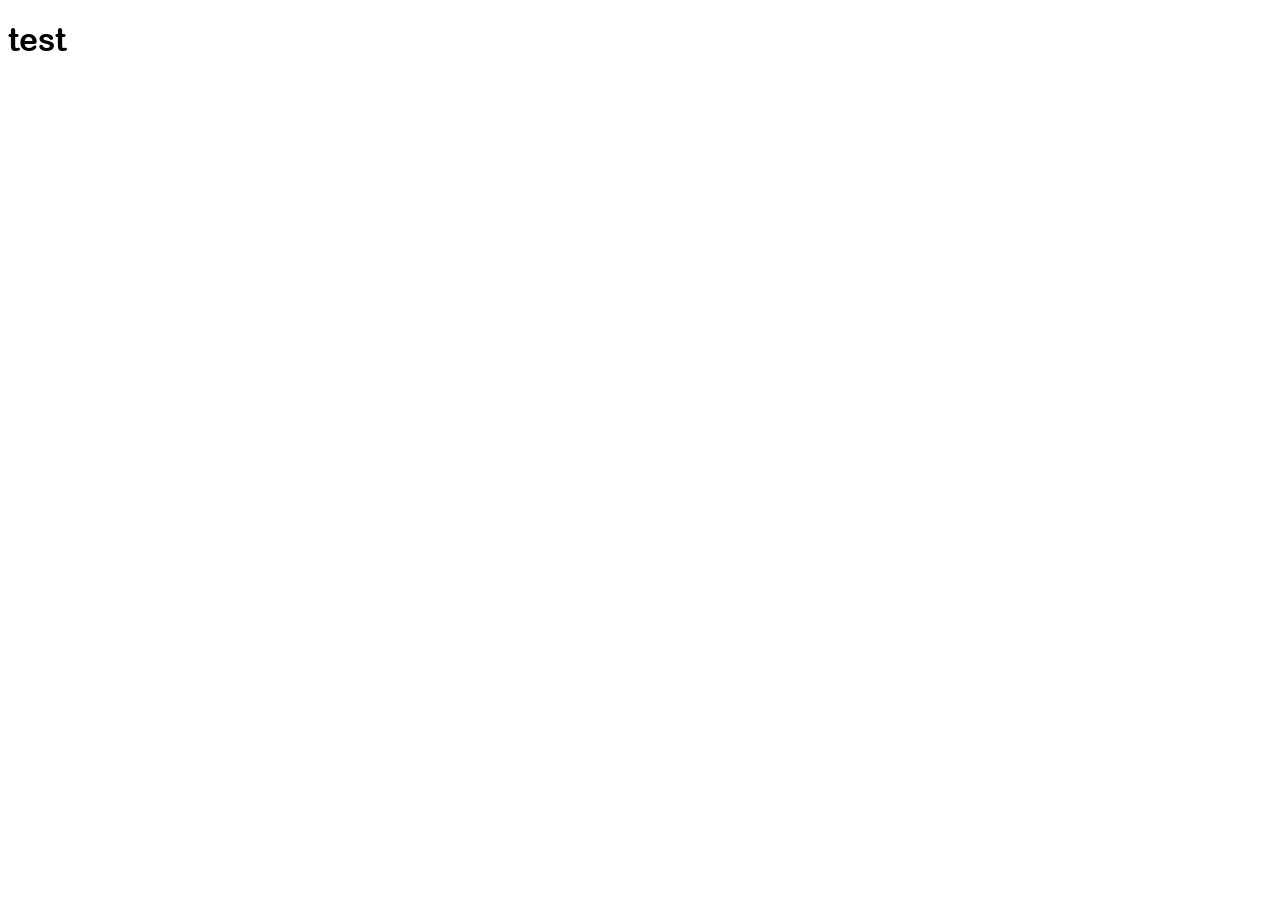
==== index.html @ 48d1df43 "font/favicon ok" ====
<!DOCTYPE html>
<html lang="en">
<head>
    <meta charset="UTF-8">
    <meta http-equiv="X-UA-Compatible" content="IE=edge">
    <meta name="viewport" content="width=device-width, initial-scale=1.0">
    <link rel="stylesheet" href="css/style.css">
    <link rel="icon" href="images/favicon2.png" type="image/x-icon" />
    <title>Pomofocus</title>
</head>
<body>
    <h1>test</h1>
    
</body>
</html>
---- css/style.css ----
@font-face {
    font-family: 'ArialRounded';
    font-display: swap;
    src: url('../fonts/Arial_Rounded_MT.ttf')
      format('truetype');
  }

@font-face {
    font-family: 'ArialRounded';
    font-display: swap;
    src: url('../fonts/Arial-Rounded-MT-Bold.ttf')
        format('truetype');
}

h1 {
    font-family:'ArialRounded';
}
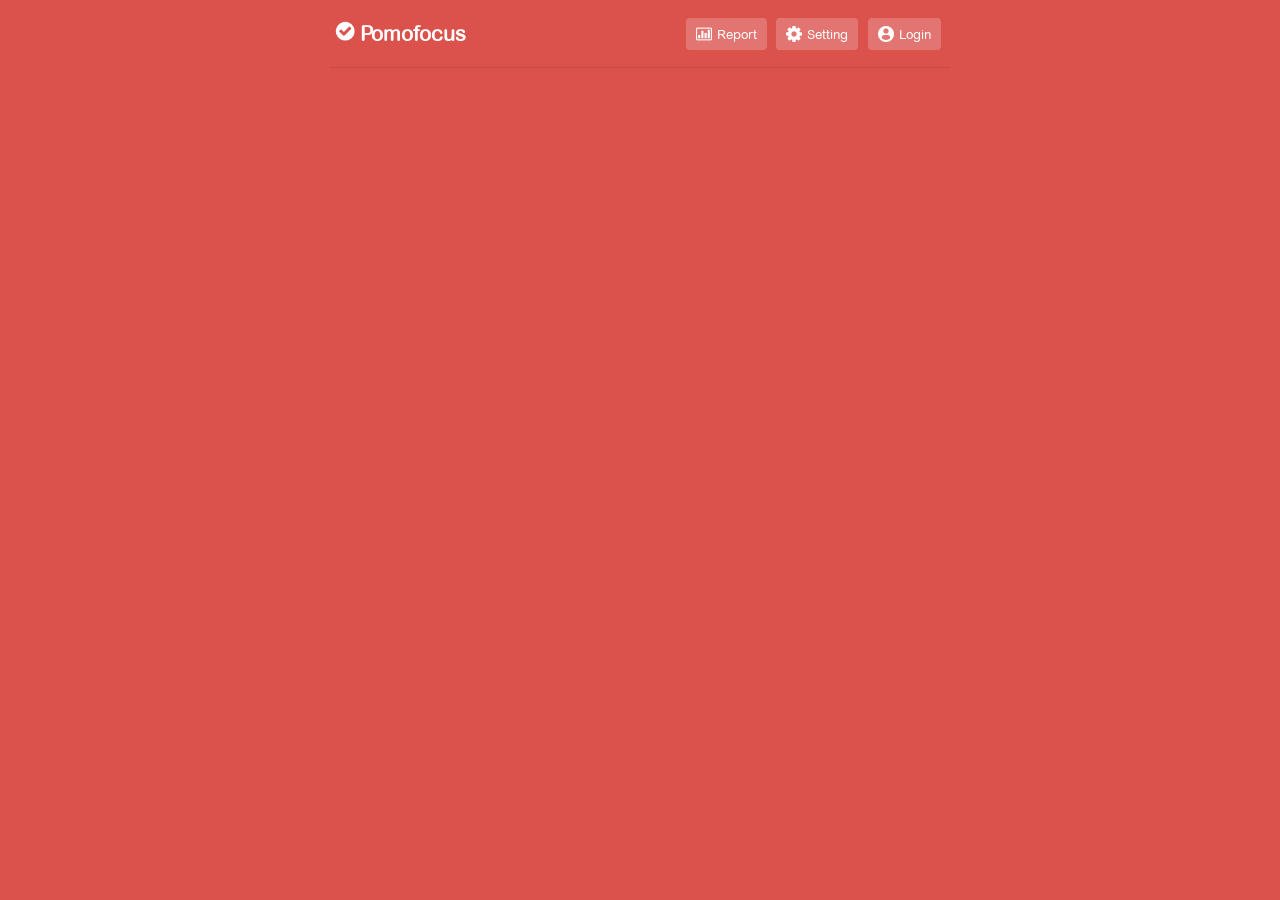
==== commit b56b119e: "header done" ====
--- a/index.html
+++ b/index.html
@@ -9,7 +9,21 @@
     <title>Pomofocus</title>
 </head>
 <body>
-    <h1>test</h1>
+    <div class="container">
+        <section class="firstpage">
+            <header>
+                <h1>Pomofocus</h1>
+                <nav>
+                    <ul>
+                        <li class="menu1">Report</li>
+                        <li class="menu2">Setting</li>
+                        <li class="menu3">Login</li>
+                    </ul>
+                </nav>
+            </header>
+
+        </section>
+    </div>
     
 </body>
 </html>
--- a/css/style.css
+++ b/css/style.css
@@ -1,3 +1,13 @@
+*{
+    box-sizing: border-box;
+    margin: 0;
+}
+img{
+    display: block;
+    max-width: 100%;
+    height: auto;
+}
+
 @font-face {
     font-family: 'ArialRounded';
     font-display: swap;
@@ -5,13 +15,120 @@
       format('truetype');
   }
 
-@font-face {
+/* @font-face {
     font-family: 'ArialRounded';
     font-display: swap;
     src: url('../fonts/Arial-Rounded-MT-Bold.ttf')
         format('truetype');
+} */
+:root{
+    --maincolor--:hsl(2, 66%, 58%);
+    --white--:	hsl(0, 0%, 100%);
+    --bordo--:hsl(357, 50%, 22%);
+    --p--:hsl(357, 12%, 42%);;
+    --feature--:hsl(357, 74%, 67%);
+    --darkBackground--:rgba(0, 0, 0, 0.1);
+    --lightBackground--:rgba(255, 255, 255, 0.2);
+
 }
 
-h1 {
-    font-family:'ArialRounded';
-}+body{
+    font-family: 'ArialRounded';
+}
+
+
+.container {
+    width: 100%;
+    height: 100%;
+}
+
+.firstpage{
+    width: 100vw;
+    height: 100vh;
+    background-color:var(--maincolor--);
+}
+
+header{
+    max-width: 620px;
+    display: flex;
+    align-items: center;
+    margin: auto;
+    padding-block: 1%;
+    border-bottom: solid;
+    border-bottom-color: var(--darkBackground--);
+    border-bottom-width: 1.5px;
+    margin: auto;
+    /* font-weight: 300; */
+}
+h1{
+    color: var(--white--);
+    display: flex;
+    /* margin-right: 15%; */
+    font-size: 1.3em;
+    margin-right: 175px;
+    
+}
+h1::before{
+    display: block;
+    width: 20px;
+    height: 20px;
+    content: "";
+    background: url(../images/icon-white.png);
+    background-size: contain;
+    background-repeat: no-repeat;
+    margin: 0 5px;
+    
+}
+
+ul{
+    list-style-type: none;
+    display: flex;
+}
+
+.menu1,
+.menu2,
+.menu3 {
+    color: var(--white--);
+    display: flex;
+    padding-block: 8px;
+    padding-left: 10px;
+    padding-right: 10px;
+    font-style: normal;
+    background-color: var(--lightBackground--);
+    border-radius: 4px;
+    margin: 2%;
+    font-size: .8em;
+    align-items: center;
+    justify-content: center;
+}
+
+.menu1::before{
+    display: block;
+    width: 16px;
+    height: 16px;
+    content: "";
+    background: url(../images/graph-white.png);
+    background-size: contain;
+    background-repeat: no-repeat;
+    margin-right:5px;
+}
+
+.menu2::before{
+    display: block;
+    width: 16px;
+    height: 16px;
+    content: "";
+    background: url(../images/config-white.png);
+    background-size: contain;
+    background-repeat: no-repeat;
+    margin-right:5px;}
+
+.menu3::before{
+    display: block;
+    width: 16px;
+    height: 16px;
+    content: "";
+    background: url(../images/user-white.png);
+    background-size: contain;
+    background-repeat: no-repeat;
+    margin-right:5px;}
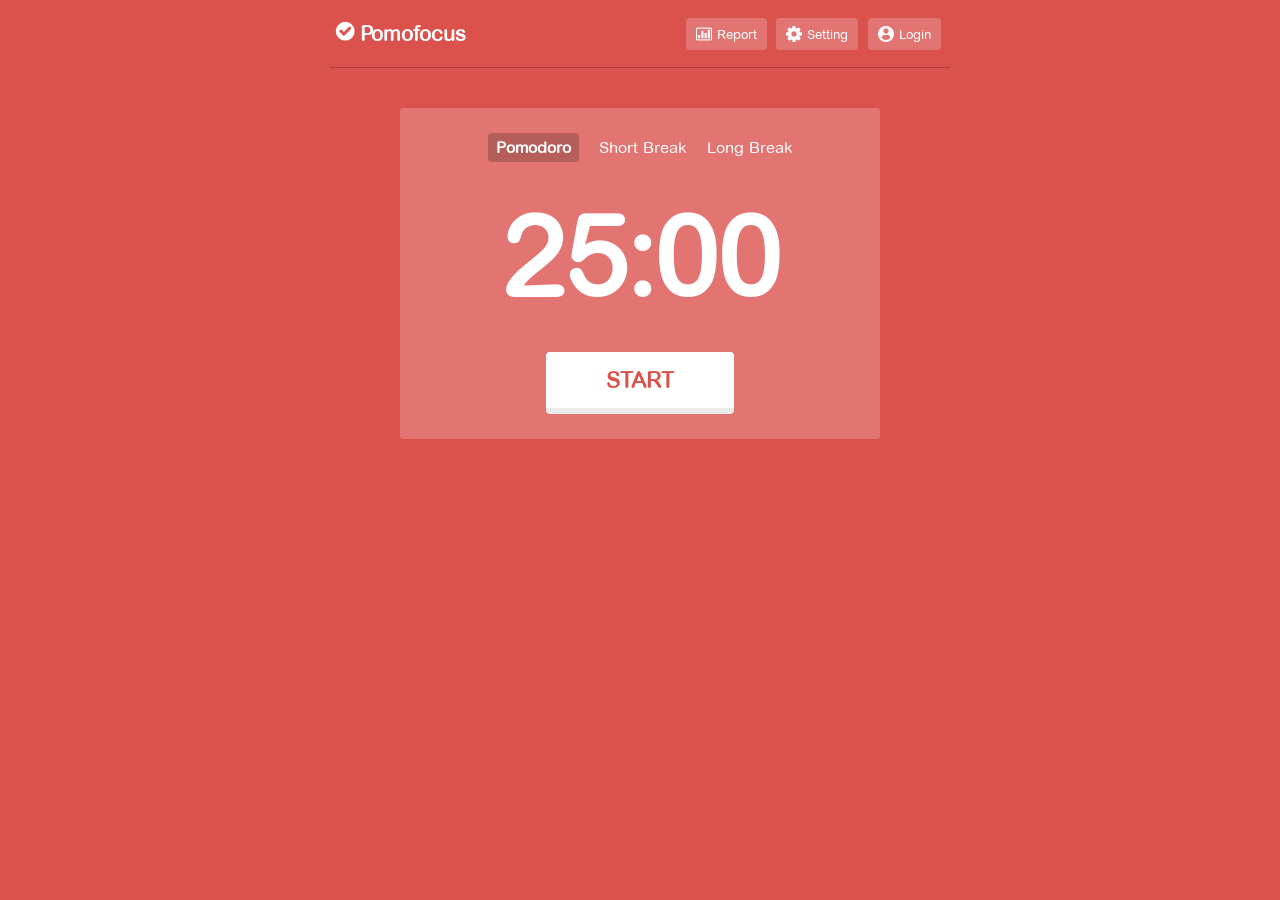
==== commit a6faa68b: "hero1 done" ====
--- a/index.html
+++ b/index.html
@@ -21,7 +21,26 @@
                     </ul>
                 </nav>
             </header>
+            <div class="hero">
+                <nav>
+                    <ul>
+                        <li class="pomodoro">Pomodoro</li>
+                        <li>Short Break</li>
+                        <li>Long Break</li>
+                    </ul>
+                </nav>
 
+                <h2>25:00</h2>
+                <h3>START</h3>
+
+            </div>
+
+            <!-- <div class="focus">
+                <p>#1</p>
+                <p>Time to focus!</p>
+                <p>Tasks</p>
+                <p>Add Task</p>
+            </div> -->
         </section>
     </div>
     
--- a/css/style.css
+++ b/css/style.css
@@ -27,13 +27,14 @@
     --bordo--:hsl(357, 50%, 22%);
     --p--:hsl(357, 12%, 42%);;
     --feature--:hsl(357, 74%, 67%);
-    --darkBackground--:rgba(0, 0, 0, 0.1);
+    --darkBackground--:rgba(0, 0, 0, 0.2);
     --lightBackground--:rgba(255, 255, 255, 0.2);
 
 }
 
 body{
     font-family: 'ArialRounded';
+    color: var(--white--);
 }
 
 
@@ -131,4 +132,57 @@
     background: url(../images/user-white.png);
     background-size: contain;
     background-repeat: no-repeat;
-    margin-right:5px;}+    margin-right:5px;
+}
+
+.hero{
+    max-width: 480px;
+    display: flex;
+    flex-direction: column;
+    align-items: center;
+    background-color: var(--lightBackground--);
+    border-radius: 4px;
+    margin: auto;
+    margin-top: 40px;
+    padding: 45px;
+    padding-block: 25px;
+}
+
+.hero ul{
+    align-items: center;
+    justify-content: center;
+    padding: 0px;
+}
+
+.hero li{
+    margin: 10px;
+    margin-block: 0;
+}
+
+.pomodoro{
+    background-color: var(--darkBackground--);
+    border-radius: 4px;
+    padding: 8px;
+    padding-block: 5px;
+    font-weight: bolder;
+}
+
+h2{
+    font-size: 7em;
+    font-weight: bolder;
+    margin-block: 30px;
+}
+
+h3{
+    background-color: var(--white--);
+    border-radius: 4px;
+    padding-block: 15px;
+    padding-left: 60px;
+    padding-right: 60px;
+    color: var(--maincolor--);
+    font-size: 1.4em;
+    border-bottom: solid rgb(235, 235, 235);
+    border-bottom-width: 6px;
+
+
+}
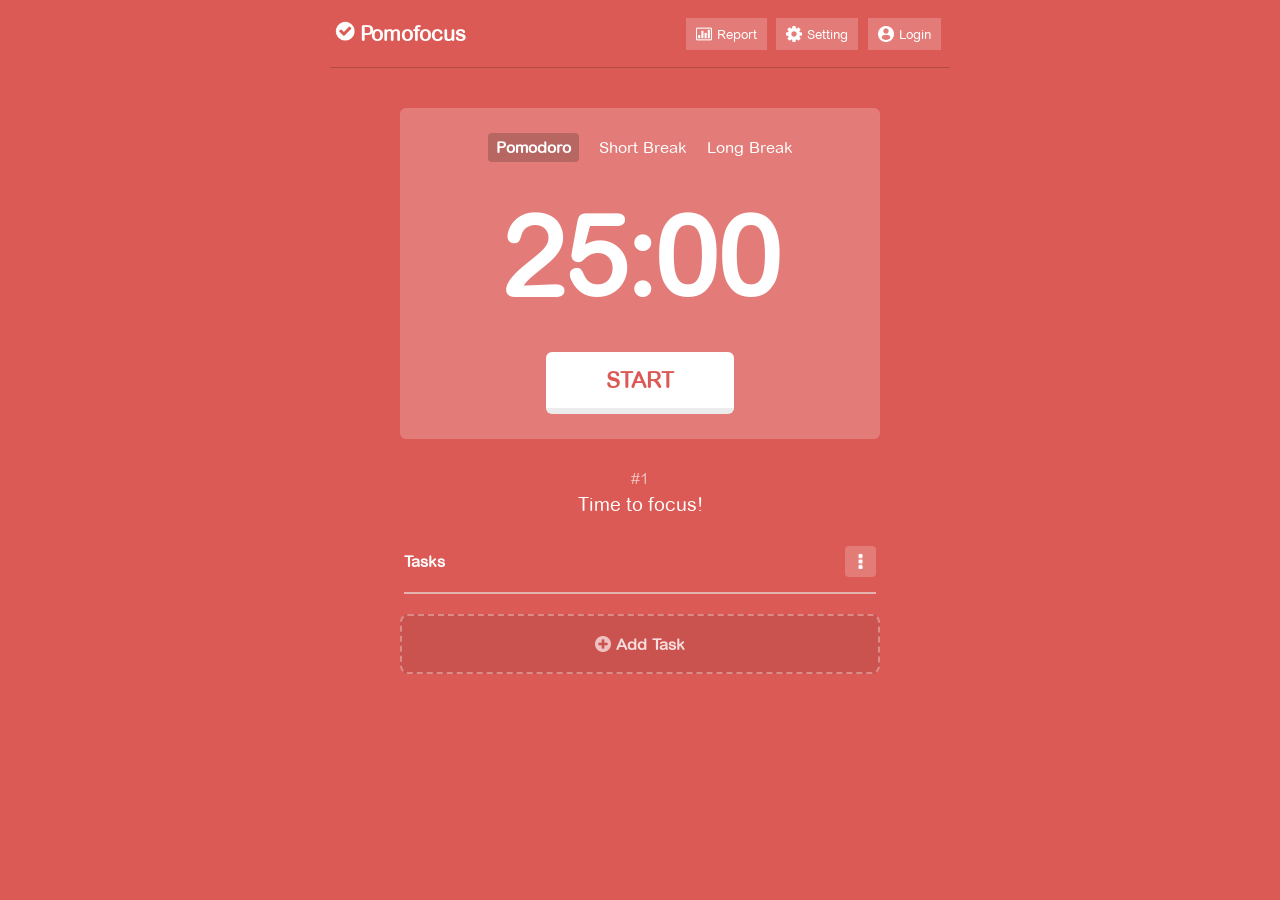
==== commit 1cce78b0: "first section done.. need responsive" ====
--- a/index.html
+++ b/index.html
@@ -35,12 +35,12 @@
 
             </div>
 
-            <!-- <div class="focus">
+            <div class="focus">
                 <p>#1</p>
-                <p>Time to focus!</p>
-                <p>Tasks</p>
-                <p>Add Task</p>
-            </div> -->
+                <p class="timeto">Time to focus!</p>
+                <p class="task">Tasks</p>
+                <p class="add">Add Task</p>
+            </div>
         </section>
     </div>
     
--- a/css/style.css
+++ b/css/style.css
@@ -47,6 +47,7 @@
     width: 100vw;
     height: 100vh;
     background-color:var(--maincolor--);
+    opacity: 0.95;
 }
 
 header{
@@ -96,7 +97,7 @@
     padding-right: 10px;
     font-style: normal;
     background-color: var(--lightBackground--);
-    border-radius: 4px;
+    border-radius: px;
     margin: 2%;
     font-size: .8em;
     align-items: center;
@@ -141,7 +142,7 @@
     flex-direction: column;
     align-items: center;
     background-color: var(--lightBackground--);
-    border-radius: 4px;
+    border-radius: 6px;
     margin: auto;
     margin-top: 40px;
     padding: 45px;
@@ -175,7 +176,7 @@
 
 h3{
     background-color: var(--white--);
-    border-radius: 4px;
+    border-radius: 6px;
     padding-block: 15px;
     padding-left: 60px;
     padding-right: 60px;
@@ -185,4 +186,79 @@
     border-bottom-width: 6px;
 
 
+}
+
+.focus{
+    display: flex;
+    flex-direction: column;
+    justify-content: center;
+    align-items: center;
+    margin-top: 30px;
+}
+
+.focus :first-child{
+    color: var(--white--);
+    opacity: 0.6;
+    margin-bottom: 5px;
+}
+
+.timeto{
+    font-size: 1.2em;
+}
+
+.task{
+    display: flex;
+    align-items: center;
+    max-width: 480px; 
+    border-bottom: solid;
+    border-bottom-color: rgba(235, 235, 235,0.6);
+    border-bottom-width: 2.5px;
+    margin-top: 30px;
+    padding-bottom: 15px;
+    font-weight: bolder;
+}
+
+.task::after{
+    display: flex;
+    width: 1px;
+    height: 1px;
+    padding: 15px;
+    content: "";
+    background: url(../images/threedots-white.png);
+    background-size: 15px;
+    background-position: center;
+    background-color: var(--lightBackground--);
+    border-radius: 4px;
+    background-repeat: no-repeat;
+    margin-left: 400px;
+}
+
+.add{
+    display: flex;
+    justify-content: center;
+    align-items: center;
+    height: 60px;
+    width: 480px;
+    margin-top: 20px;
+    background-color: var(--darkBackground--);
+    border: 2px dashed rgba(255, 255, 255, 0.4);
+    cursor: pointer;
+    background-color:rgba(0, 0, 0, 0.1);
+    border-radius: 8px;
+    font-weight: bolder;
+    color: var(--white--);
+    opacity: 0.8;
+
+}
+
+.add::before{
+    display: block;
+    width: 16px;
+    height: 16px;
+    content: "";
+    background: url(../images/plus-circle-white.png);
+    background-size: contain;
+    background-repeat: no-repeat;
+    margin-right:5px;
+    opacity: 0.8;
 }
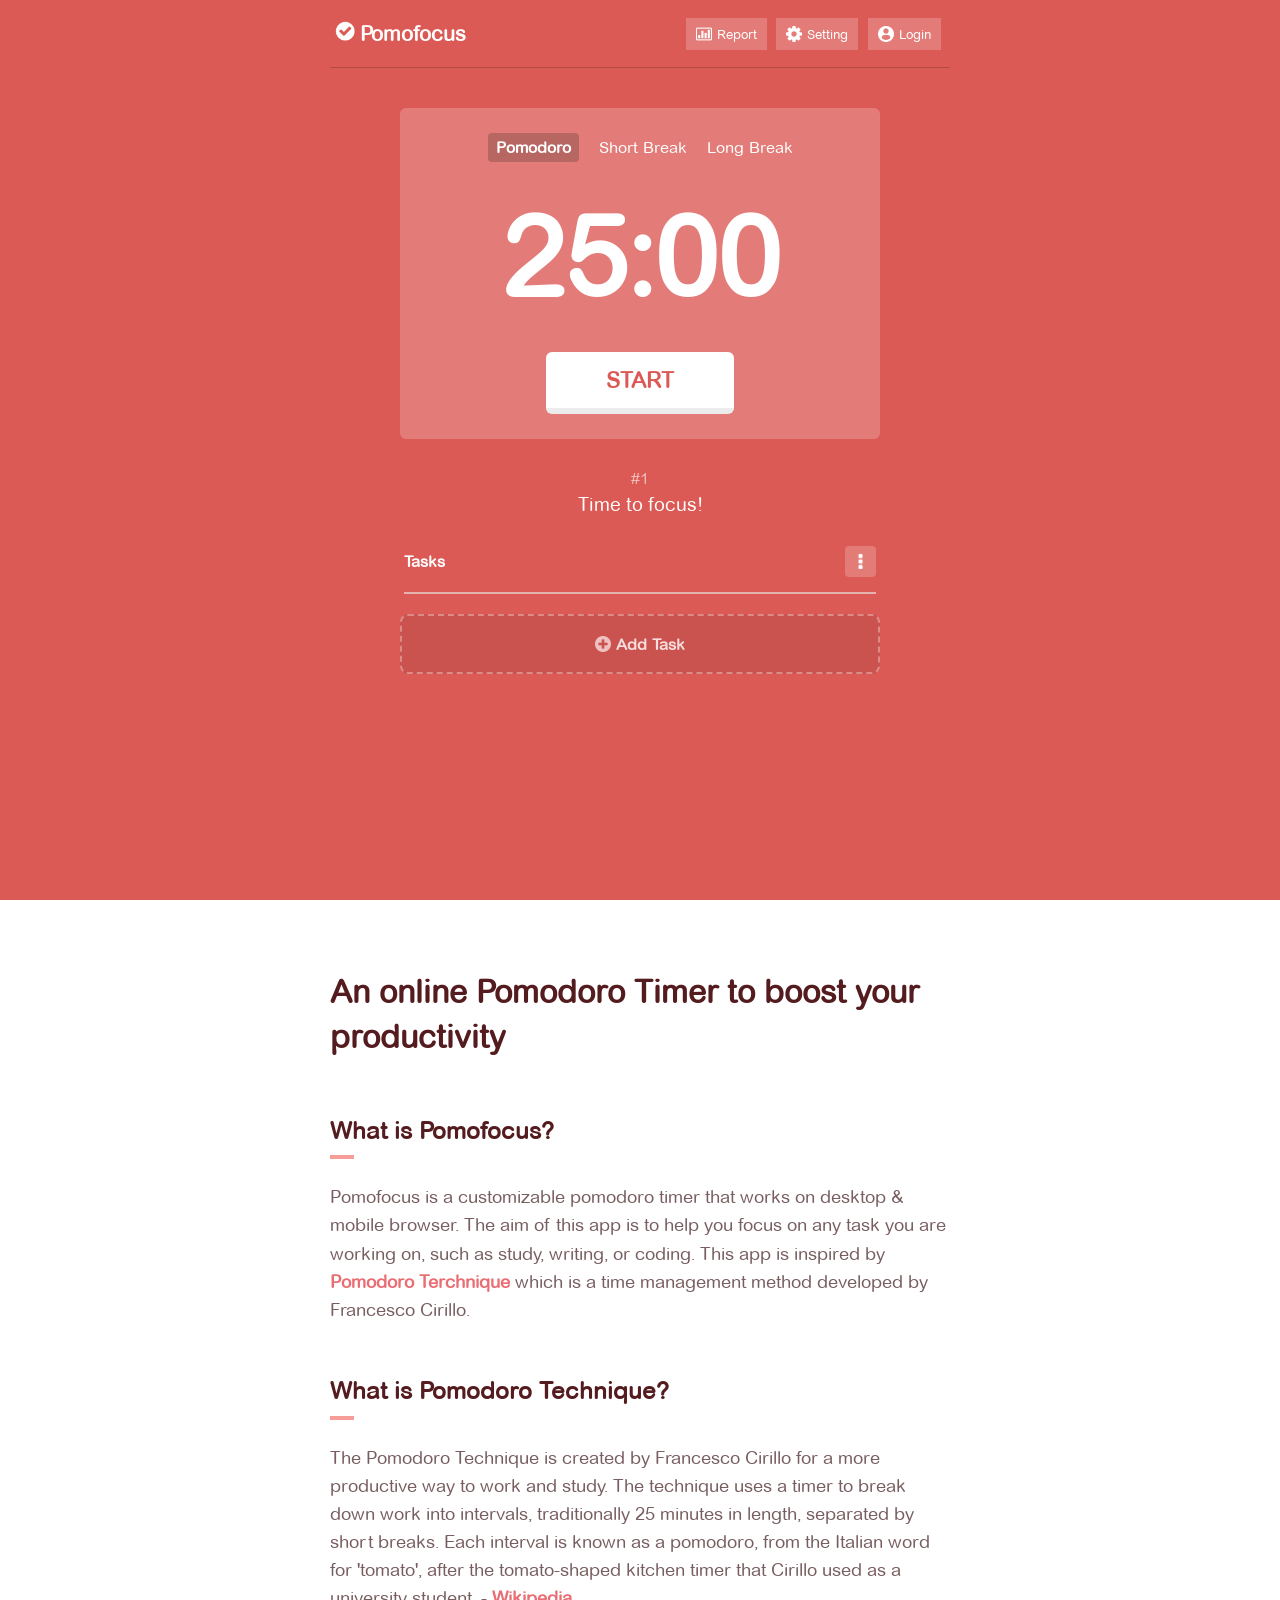
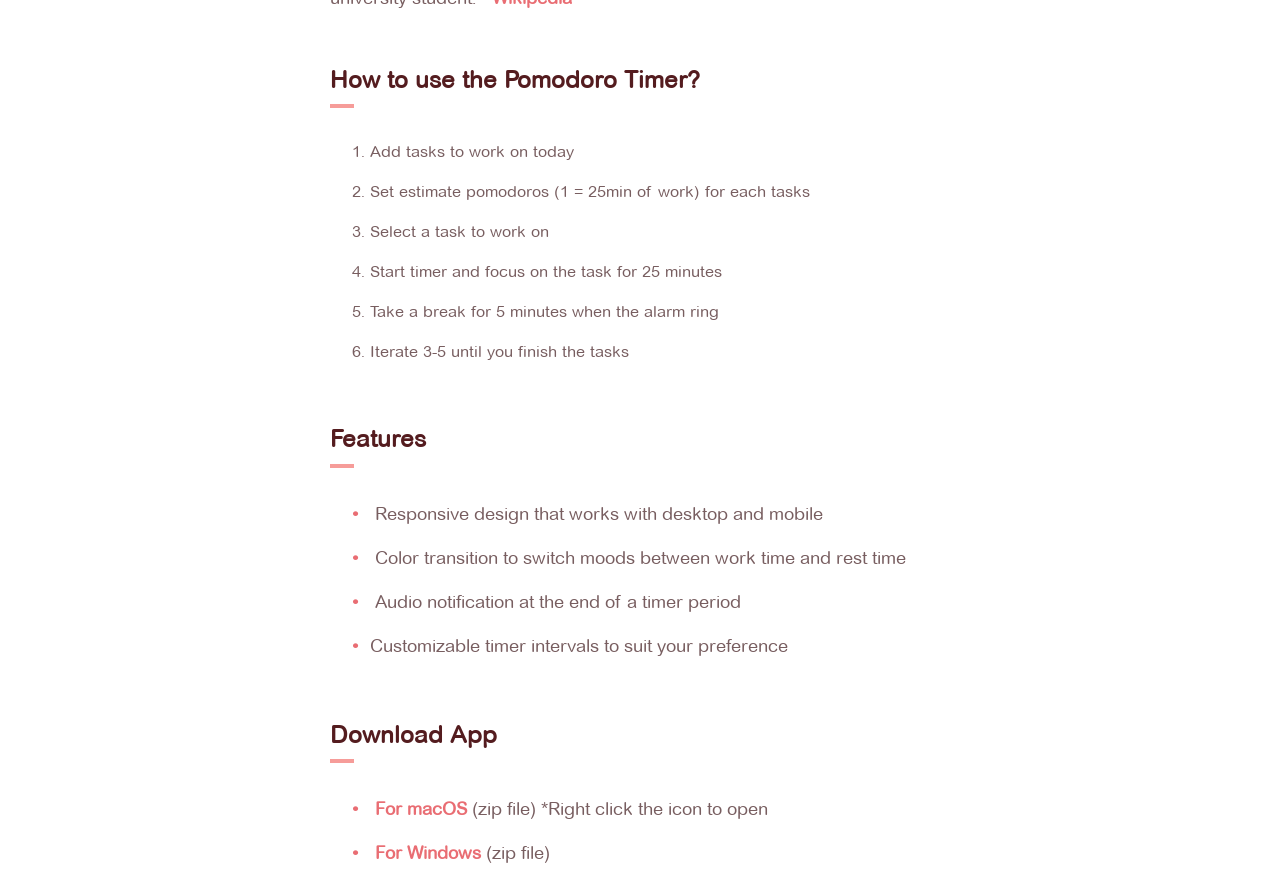
==== commit e33ceae1: "second page done.. need responsive" ====
--- a/index.html
+++ b/index.html
@@ -42,6 +42,38 @@
                 <p class="add">Add Task</p>
             </div>
         </section>
+        <section class="secondpage">
+            <h1>An online Pomodoro Timer to boost your productivity</h1>
+            <h2>What is Pomofocus?</h2>
+            <p>Pomofocus is a customizable pomodoro timer that works on desktop & mobile browser. The aim of this app is to help you focus on any task you are working on, such as study, writing, or coding. This app is inspired by <a href="https://francescocirillo.com/products/the-pomodoro-technique#" target="_blank">Pomodoro Terchnique</a> which is a time management method developed by Francesco Cirillo. </p>
+            <h2>What is Pomodoro Technique?</h2>
+            <p>The Pomodoro Technique is created by Francesco Cirillo for a more productive way to work and study. The technique uses a timer to break down work into intervals, traditionally 25 minutes in length, separated by short breaks. Each interval is known as a pomodoro, from the Italian word for 'tomato', after the tomato-shaped kitchen timer that Cirillo used as a university student. - <a href="https://en.wikipedia.org/wiki/Pomodoro_Technique" target="_blank" rel="noopener noreferrer">Wikipedia</a></p>
+            <h2>How to use the Pomodoro Timer? </h2>
+                <ol class="pomodorotimerlist">
+                    <li>Add tasks to work on today</li>
+                    <li>Set estimate pomodoros (1 = 25min of work) for each tasks </li>
+                    <li>Select a task to work on</li>
+                    <li>Start timer and focus on the task for 25 minutes </li>
+                    <li>Take a break for 5 minutes when the alarm ring </li>
+                    <li>Iterate 3-5 until you finish the tasks </li>
+                </ol>
+            <h2> Features </h2>
+                <ol class="featureslist">
+                    <li> Responsive design that works with desktop and mobile </li>
+                    <li> Color transition to switch moods between work time and rest time </li>
+                    <li> Audio notification at the end of a timer period </li>
+                    <li>Customizable timer intervals to suit your preference </li>
+                </ol>
+            <h2> Download App </h2>
+                <ol class="downloadlist">
+                    <li> <a href="doc/pomofocus-darwin-x64-1.1.0.zip">For macOS</a> (zip file) *Right click the icon to open </li>
+                    <li> <a href="doc/pomofocus-1.1.0-setup.zip">For Windows</a> (zip file) </li>
+                </ol>
+        
+        
+        
+        
+        </section>
     </div>
     
 </body>
--- a/css/style.css
+++ b/css/style.css
@@ -2,11 +2,7 @@
     box-sizing: border-box;
     margin: 0;
 }
-img{
-    display: block;
-    max-width: 100%;
-    height: auto;
-}
+
 
 @font-face {
     font-family: 'ArialRounded';
@@ -62,7 +58,7 @@
     margin: auto;
     /* font-weight: 300; */
 }
-h1{
+.firstpage h1{
     color: var(--white--);
     display: flex;
     /* margin-right: 15%; */
@@ -168,13 +164,13 @@
     font-weight: bolder;
 }
 
-h2{
+.firstpage h2{
     font-size: 7em;
     font-weight: bolder;
     margin-block: 30px;
 }
 
-h3{
+.firstpage h3{
     background-color: var(--white--);
     border-radius: 6px;
     padding-block: 15px;
@@ -261,4 +257,97 @@
     background-repeat: no-repeat;
     margin-right:5px;
     opacity: 0.8;
+}
+
+.secondpage{
+    background-color: var(white);
+    margin: auto;
+    max-width: 620px;
+}
+
+.secondpage h1,
+.secondpage h2{
+    
+    color: var(--bordo--);
+    padding-bottom: 4px;
+}
+
+.pomodorotimerlist,
+.featureslist,
+.downloadlist{
+    color: var(--p--);
+}
+
+.pomodorotimerlist{
+    line-height: 2.5em;
+    font-size: 1em;
+}
+
+.featureslist{
+    list-style: none;
+    line-height: 2.5em;
+    font-size: 1.1em;
+}
+
+.featureslist li::before{
+    color: hsl(357, 74%, 67%);
+    content: '\2022'; 
+    font-weight: bold; 
+    display: inline-block; 
+    width: 1em; 
+    margin-left: -1em; 
+}
+
+.downloadlist{
+    list-style: none;
+    line-height: 2.5em;
+    font-size: 1.1em;
+}
+
+.downloadlist li::before{
+    color: hsl(357, 74%, 67%);
+    content: '\2022'; 
+    font-weight: bold; 
+    display: inline-block; 
+    width: 1em; 
+    margin-left: -1em; 
+}
+
+.secondpage h1{
+    font-size: 2em;
+    margin-top: 50px;
+    margin-bottom: 20px;
+}
+
+.secondpage h2{
+    font-size: 1.5em; 
+    margin-top: 50px;
+    margin-bottom: 20px;
+}
+
+.secondpage a{
+    text-decoration: none;
+    color: var(--feature--);
+    font-weight: bolder;
+}
+.secondpage h1,
+.secondpage h2 {
+    line-height: 1.4em;
+  }
+
+.secondpage h2::after{
+    content: '';
+    display: block;
+    width: 24px;
+    padding-top: 8px;
+    border-bottom: 4px solid #f05b56;
+    opacity: 0.6;
+}
+
+.secondpage p{
+    color: var(--p--);
+    margin: auto;
+    line-height: 1.6em;
+    font-size: 1.1em;
+    
 }
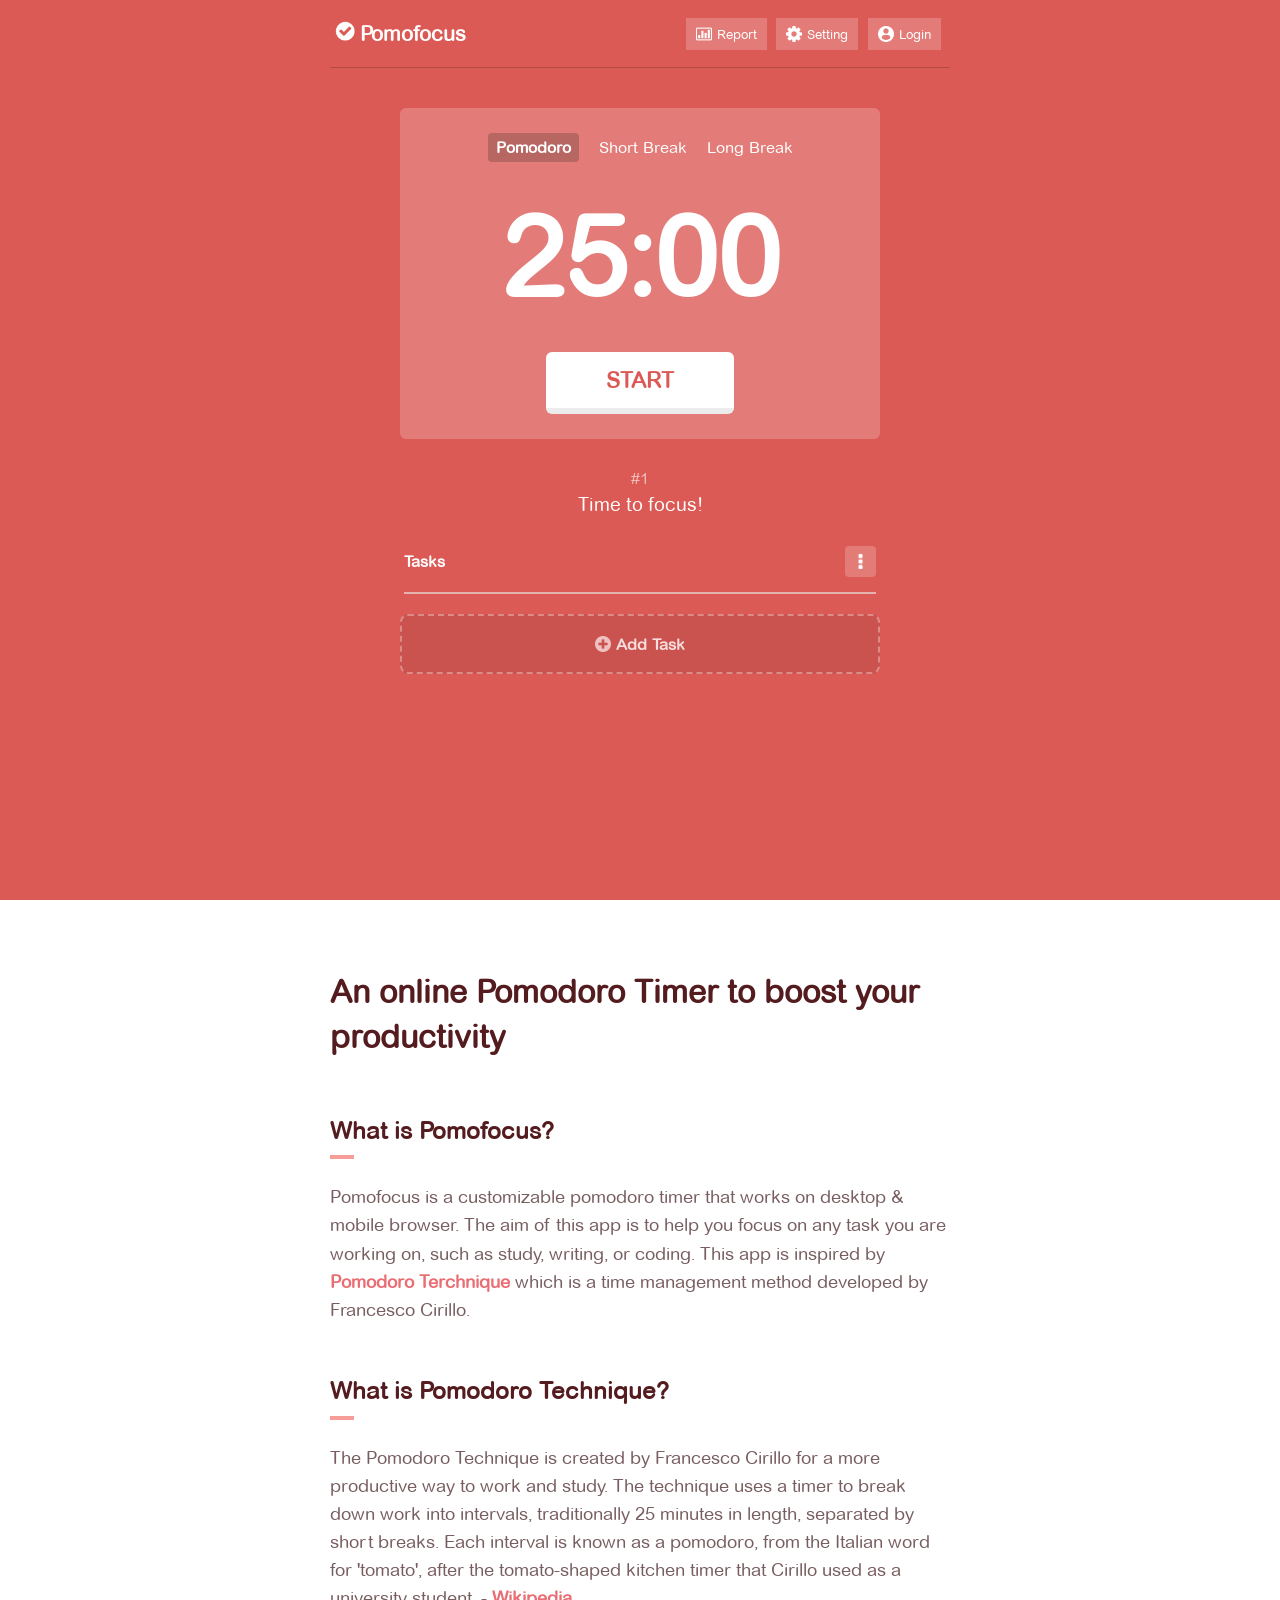
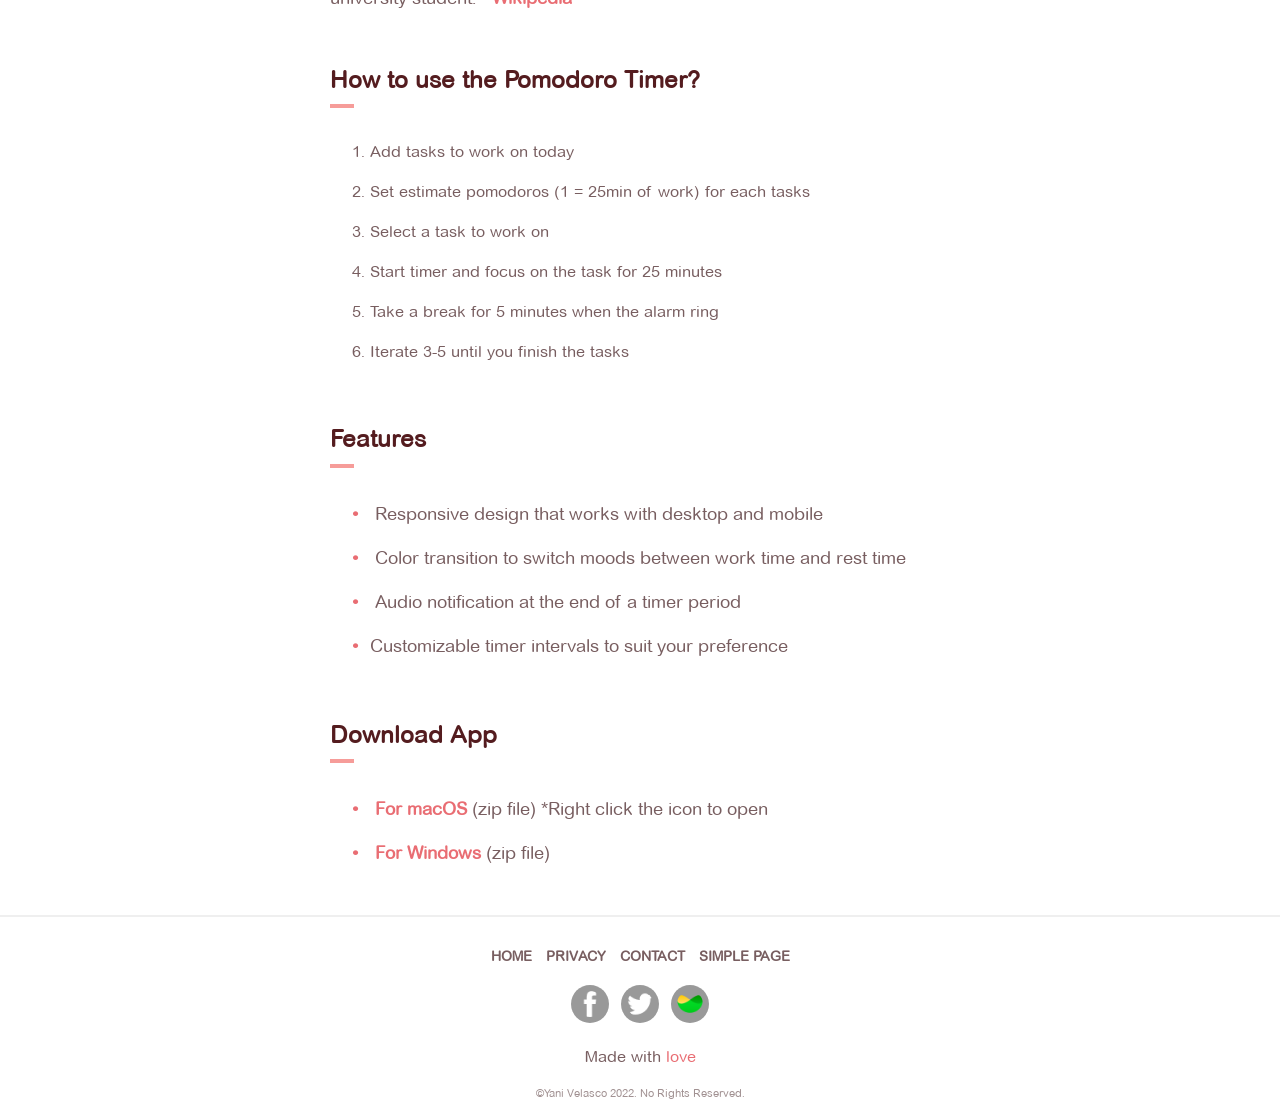
==== commit 68bc3185: "footer done.. need links" ====
--- a/index.html
+++ b/index.html
@@ -69,11 +69,28 @@
                     <li> <a href="doc/pomofocus-darwin-x64-1.1.0.zip">For macOS</a> (zip file) *Right click the icon to open </li>
                     <li> <a href="doc/pomofocus-1.1.0-setup.zip">For Windows</a> (zip file) </li>
                 </ol>
-        
-        
-        
-        
         </section>
+        <footer>
+            <nav>
+                <ul class="links">
+                    <li>HOME</li>
+                    <li>PRIVACY</li>
+                    <li>CONTACT</li>
+                    <li>SIMPLE PAGE</li>
+                </ul>
+            </nav>
+            <nav>
+                <ul class="icons">
+                    <li><img src="images/facebook.png" alt=""></li>
+                    <li><img src="images/twitter.png" alt=""></li>
+                    <li><img src="images/stripe-climate-badge.png" alt=""></li>
+                </ul>
+            </nav>
+
+            <h1>Made with <a href="https://yanivelasco.com/" target="_blank">love</a></h1>
+            <h2>©Yani Velasco 2022. No Rights Reserved.</h2>
+
+        </footer>
     </div>
     
 </body>
--- a/css/style.css
+++ b/css/style.css
@@ -350,4 +350,60 @@
     line-height: 1.6em;
     font-size: 1.1em;
     
+}
+
+footer{
+    margin-top: 40px;
+    border-top: 2px solid #efefef;
+    text-align: center;
+    padding-top: 30px;
+    color: hsl(357, 12%, 42%);
+    padding-bottom: 20px;
+}
+
+footer h1{
+    font-size: 1em;
+    font-weight: lighter;
+    margin-bottom: 20px;
+}
+
+footer h2{
+    font-size: .7em;
+    font-weight: lighter;
+    color: hsl(357, 8%, 60%) ;
+}
+
+footer a{
+    text-decoration: none;
+    color: var(--feature--);
+    font-weight: bolder;
+}
+
+.icons{
+    display: flex;
+    justify-content: center;
+    padding-left: 0;
+}
+
+
+.icons img{
+    background-color: #999;
+    width: 38px;
+    height: 38px;
+    border-radius: 100px;
+    padding: 6px;
+    margin: 0px 6px;
+}
+
+.links{
+    margin-bottom: 20px;
+    display: flex;
+    justify-content: center;
+    padding-left: 0;
+}
+
+.links li{
+    margin: 0px 7px;
+    font-weight: bolder;
+    font-size: .9em;
 }
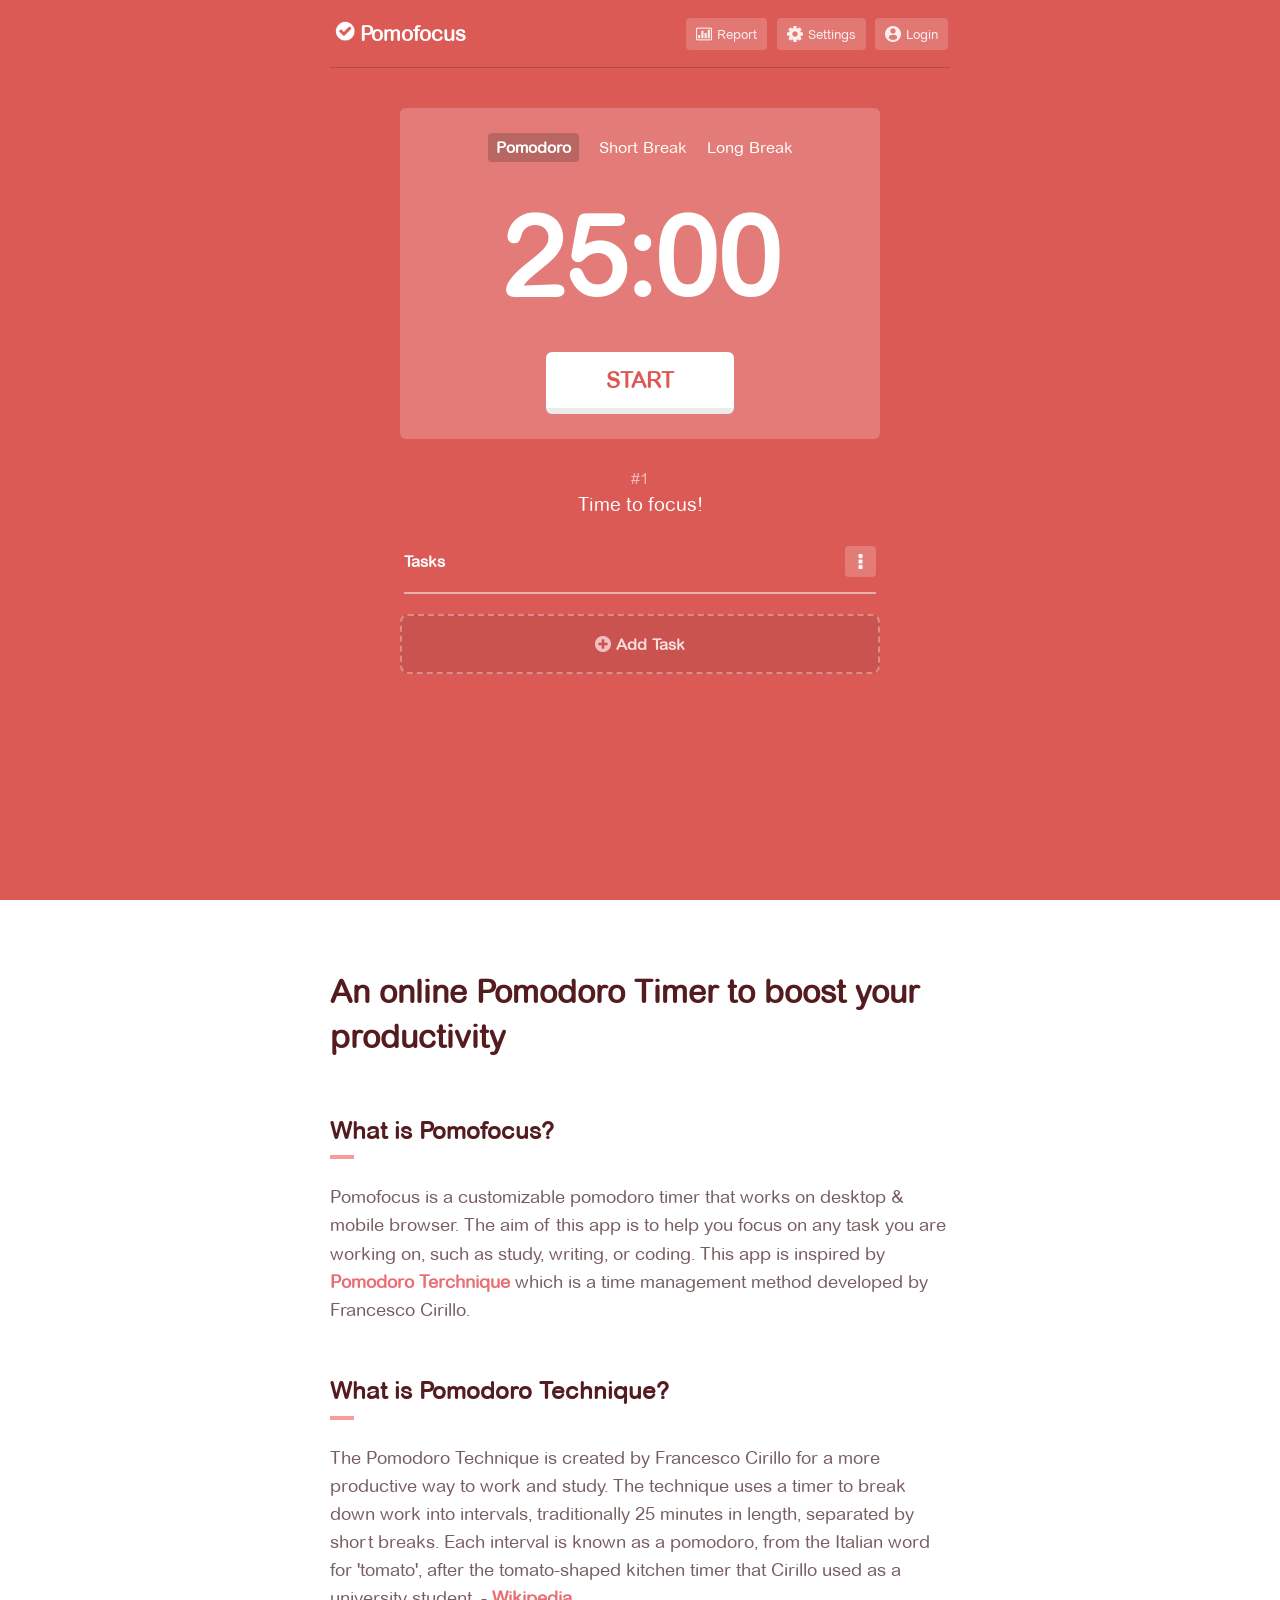
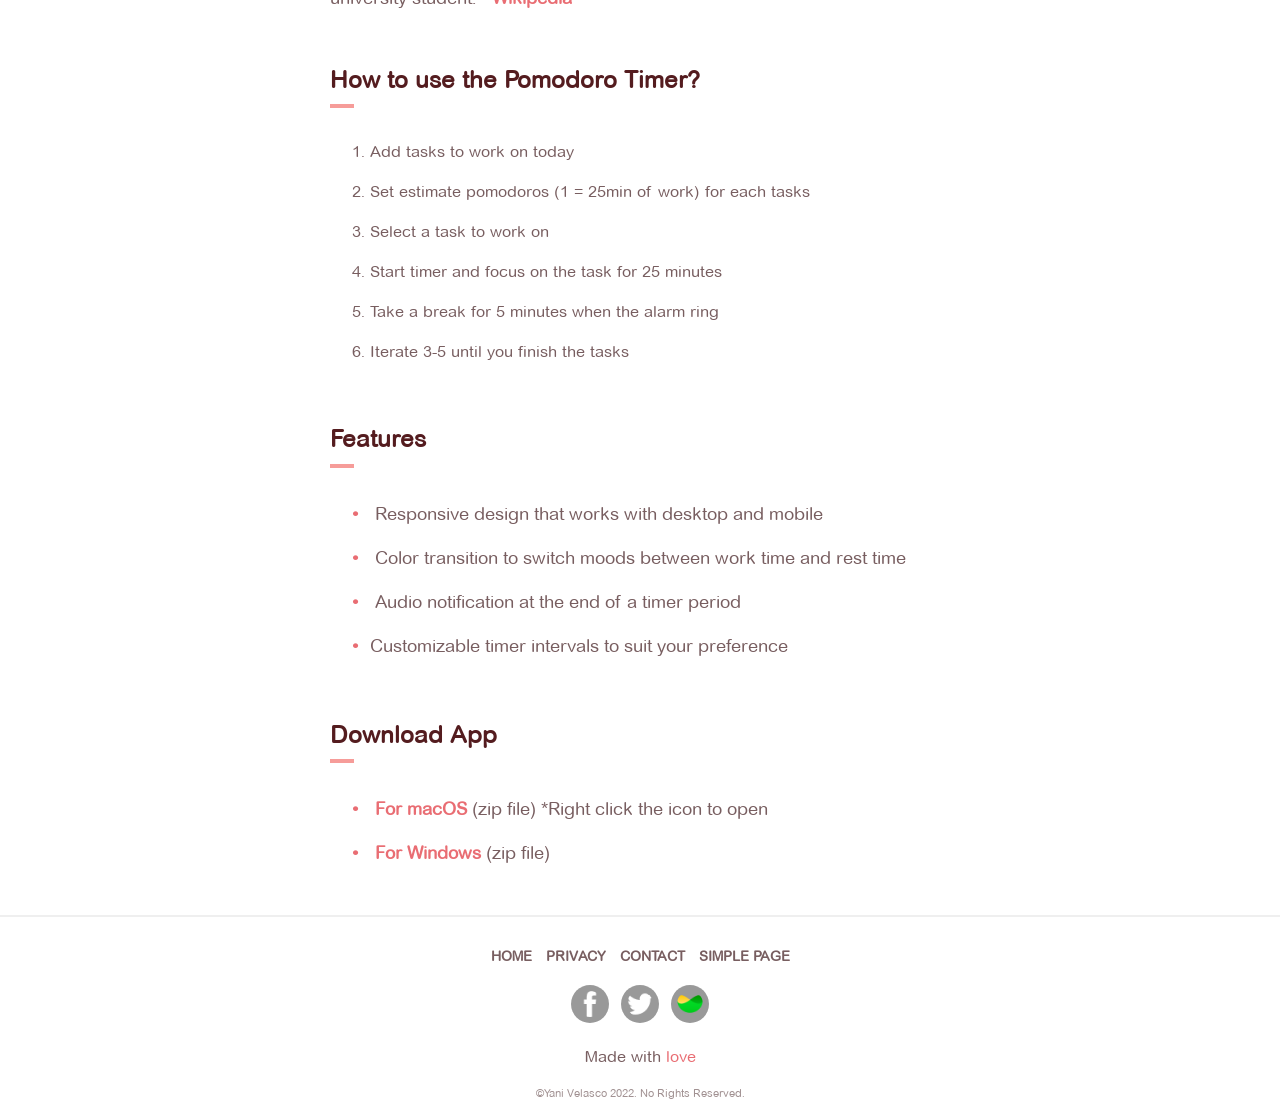
==== commit b02c7ecd: "responsive done..need hover, animation, pages,time" ====
--- a/index.html
+++ b/index.html
@@ -14,10 +14,10 @@
             <header>
                 <h1>Pomofocus</h1>
                 <nav>
-                    <ul>
-                        <li class="menu1">Report</li>
-                        <li class="menu2">Setting</li>
-                        <li class="menu3">Login</li>
+                    <ul class="mainmenu">
+                        <li class="menu1"> <span>Report</span></li>
+                        <li class="menu2"><span>Settings</span></li>
+                        <li class="menu3"><span>Login</span></li>
                     </ul>
                 </nav>
             </header>
@@ -73,10 +73,10 @@
         <footer>
             <nav>
                 <ul class="links">
-                    <li>HOME</li>
+                    <li> <a href="index.html">HOME</a></li>
                     <li>PRIVACY</li>
-                    <li>CONTACT</li>
-                    <li>SIMPLE PAGE</li>
+                    <li><a href="mailto: yanivlasco@gmail.com">CONTACT</a></li>
+                    <li><a href="simplepage.html">SIMPLE PAGE</a></li>
                 </ul>
             </nav>
             <nav>
--- a/css/style.css
+++ b/css/style.css
@@ -93,7 +93,8 @@
     padding-right: 10px;
     font-style: normal;
     background-color: var(--lightBackground--);
-    border-radius: px;
+    border-radius: 4px;
+    opacity: 0.9;
     margin: 2%;
     font-size: .8em;
     align-items: center;
@@ -406,4 +407,86 @@
     margin: 0px 7px;
     font-weight: bolder;
     font-size: .9em;
+}
+
+.links a{
+    color: hsl(357, 12%, 42%);
+}
+
+@media only screen and (max-width: 650px){
+    .menu1 span,
+    .menu2 span,
+    .menu3 span{
+        display: none;
+        padding: 8px;
+
+    }
+
+    .menu1::before,
+    .menu2::before,
+    .menu3::before{
+        margin-right: 0;
+
+    }
+
+    .mainmenu{
+        padding-right: 20px;
+    }
+    .firstpage h1{
+        margin-right: auto;
+        
+    }
+
+    .task::after{
+        margin-left: 400px;
+    }
+
+    .secondpage{
+        margin-left: 20px;
+        margin-right: 20px;
+    }
+
+    .secondpage h1{
+        font-size: 1.5em;
+        margin-top: 10px;
+    }
+    .secondpage h2{
+        font-size: 1.2em;
+    }
+
+    .secondpage p{
+        font-size: 1em;
+    }
+
+    .featureslist,
+    .pomodorotimerlist,
+    .downloadlist{
+        font-size: 1em;
+    }
+}
+
+@media only screen and (max-width: 500px){
+    .hero{
+        margin-left: 20px;
+        margin-right: 20px;
+
+    }
+
+    .hero h2{
+        font-size: 5em;
+    }
+
+    .hero ul{
+        font-size: .9em;
+    }
+}
+
+@media only screen and (max-width: 450px){
+    .task::after{
+        margin-left: 250px;
+    }
+
+    .add{
+        width: 330px;
+    }
 }
